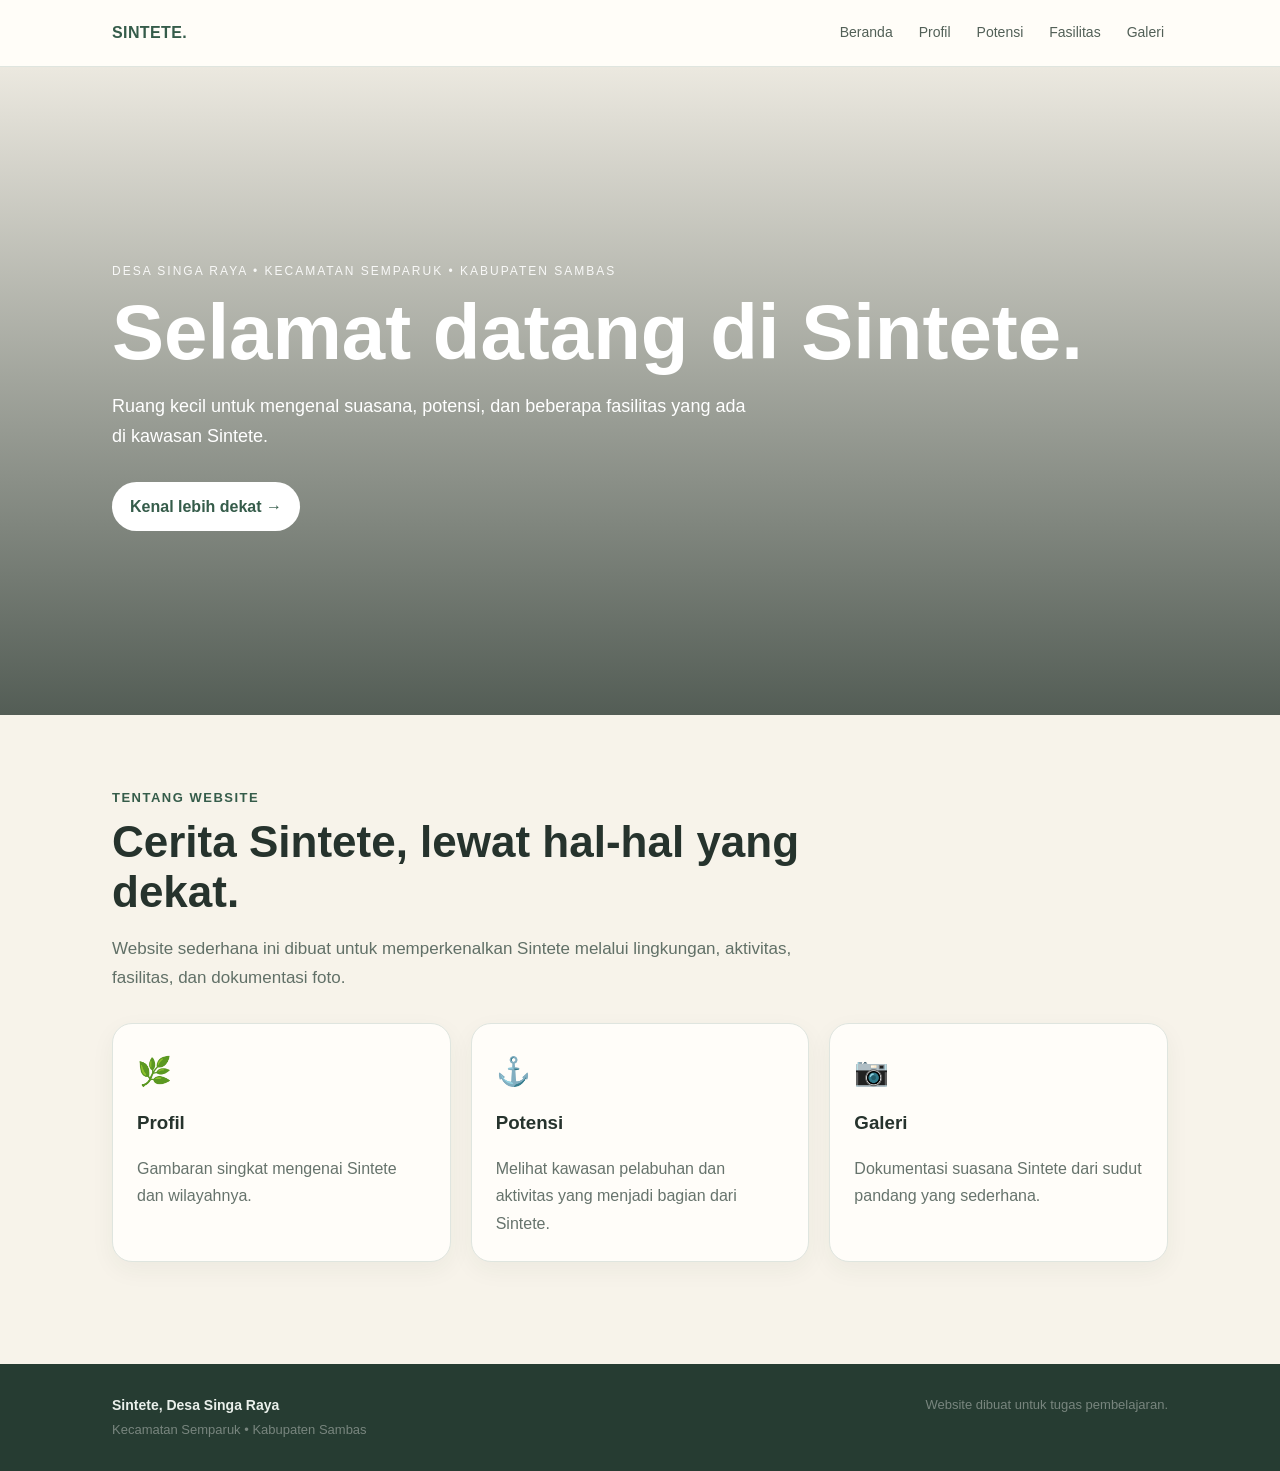
==== index.html @ 12a548ad "Add files via upload" ====
<!doctype html><html lang="id"><head><meta charset="utf-8"><meta name="viewport" content="width=device-width,initial-scale=1"><title>Sintete — Beranda</title><link rel="stylesheet" href="style.css"></head><body><nav class="nav"><div class="nav-inner"><a class="logo" href="index.html">SINTETE.</a><div class="menu"><a href="index.html">Beranda</a><a href="profil.html">Profil</a><a href="potensi.html">Potensi</a><a href="fasilitas.html">Fasilitas</a><a href="galeri.html">Galeri</a></div></div></nav><main><div class="hero"><div class="hero-content"><div class="eyebrow">Desa Singa Raya • Kecamatan Semparuk • Kabupaten Sambas</div><h1>Selamat datang di Sintete.</h1><p>Ruang kecil untuk mengenal suasana, potensi, dan beberapa fasilitas yang ada di kawasan Sintete.</p><a class="btn" href="profil.html">Kenal lebih dekat →</a></div></div>
<section class="section"><div class="container"><div class="section-head"><div class="kicker">Tentang website</div><h2>Cerita Sintete, lewat hal-hal yang dekat.</h2><p class="lead">Website sederhana ini dibuat untuk memperkenalkan Sintete melalui lingkungan, aktivitas, fasilitas, dan dokumentasi foto.</p></div><div class="grid"><article class="card"><div class="icon">🌿</div><h3>Profil</h3><p>Gambaran singkat mengenai Sintete dan wilayahnya.</p></article><article class="card"><div class="icon">⚓</div><h3>Potensi</h3><p>Melihat kawasan pelabuhan dan aktivitas yang menjadi bagian dari Sintete.</p></article><article class="card"><div class="icon">📷</div><h3>Galeri</h3><p>Dokumentasi suasana Sintete dari sudut pandang yang sederhana.</p></article></div></div></section></main><footer><div class="container footer-inner"><div><strong>Sintete, Desa Singa Raya</strong><br><span class="small">Kecamatan Semparuk • Kabupaten Sambas</span></div><div class="small">Website dibuat untuk tugas pembelajaran.</div></div></footer></body></html>
---- style.css ----
:root{
  --green:#355c4a;
  --green-soft:#e8efe9;
  --cream:#f7f3ea;
  --brown:#6e5a46;
  --text:#26332d;
  --white:#fffdf9;
  --line:#dfe5df;
}
*{box-sizing:border-box}
html{scroll-behavior:smooth}
body{
  margin:0;
  font-family:Arial, Helvetica, sans-serif;
  color:var(--text);
  background:var(--cream);
  line-height:1.7;
}
a{color:inherit;text-decoration:none}
.nav{
  position:sticky;top:0;z-index:10;
  background:rgba(255,253,249,.95);
  border-bottom:1px solid var(--line);
  backdrop-filter:blur(8px);
}
.nav-inner{
  max-width:1100px;margin:auto;padding:14px 22px;
  display:flex;align-items:center;justify-content:space-between;gap:20px;
}
.logo{font-weight:800;color:var(--green);letter-spacing:.4px}
.menu{display:flex;gap:18px;flex-wrap:wrap;font-size:14px}
.menu a{padding:7px 4px;color:#526057}
.menu a:hover,.menu a.active{color:var(--green);font-weight:700}
.container{max-width:1100px;margin:auto;padding:0 22px}
.hero{
  min-height:72vh;display:flex;align-items:end;
  background:
    linear-gradient(180deg,rgba(20,35,28,.05),rgba(20,35,28,.72)),
    url("images/jalan-sintete.jpg") center/cover;
}
.hero-content{max-width:1100px;width:100%;margin:auto;padding:80px 22px 70px;color:white}
.eyebrow{text-transform:uppercase;letter-spacing:2px;font-size:12px;opacity:.9}
h1{font-size:clamp(42px,8vw,78px);line-height:1.02;margin:12px 0 18px}
.hero p{max-width:650px;font-size:18px}
.btn{
  display:inline-block;background:white;color:var(--green);
  padding:11px 18px;border-radius:999px;font-weight:700;margin-top:12px
}
.section{padding:72px 0}
.section-head{max-width:700px;margin-bottom:30px}
.kicker{color:var(--green);font-weight:800;font-size:13px;text-transform:uppercase;letter-spacing:1.5px}
h2{font-size:clamp(30px,5vw,44px);line-height:1.15;margin:8px 0 12px}
h3{margin:0 0 8px}
.lead{color:#617067;font-size:17px}
.grid{display:grid;grid-template-columns:repeat(3,1fr);gap:20px}
.card{
  background:var(--white);border:1px solid var(--line);
  border-radius:20px;padding:24px;box-shadow:0 8px 25px rgba(35,50,42,.05)
}
.card p{color:#66736c;margin-bottom:0}
.icon{font-size:28px;margin-bottom:12px}
.image{
  width:100%;aspect-ratio:16/10;object-fit:cover;
  border-radius:18px;display:block;background:#dfe8e0
}
.page-hero{padding:90px 0 55px;background:var(--green-soft)}
.page-hero h1{color:var(--green);font-size:clamp(38px,6vw,62px)}
.page-hero p{max-width:700px;color:#5d6c64}
.two{display:grid;grid-template-columns:1fr 1fr;gap:35px;align-items:center}
.list{padding-left:20px}
.list li{margin:8px 0}
.gallery{display:grid;grid-template-columns:repeat(3,1fr);gap:14px}
.gallery figure{margin:0}
.gallery img{width:100%;aspect-ratio:1/1;object-fit:cover;border-radius:18px;background:#dfe8e0}
.gallery figcaption{font-size:13px;color:#647169;padding:7px 3px}
.note{
  padding:16px 18px;background:#fff9e9;border-left:4px solid #b38b42;
  border-radius:10px;color:#685a40
}
footer{margin-top:30px;background:#263c32;color:#eaf0eb;padding:30px 0}
.footer-inner{display:flex;justify-content:space-between;gap:20px;flex-wrap:wrap;font-size:14px}
.small{font-size:13px;color:#78857e}
@media(max-width:760px){
  .nav-inner{align-items:flex-start;flex-direction:column;gap:7px}
  .menu{gap:9px}
  .hero{min-height:66vh}
  .grid,.two,.gallery{grid-template-columns:1fr}
  .section{padding:52px 0}
}
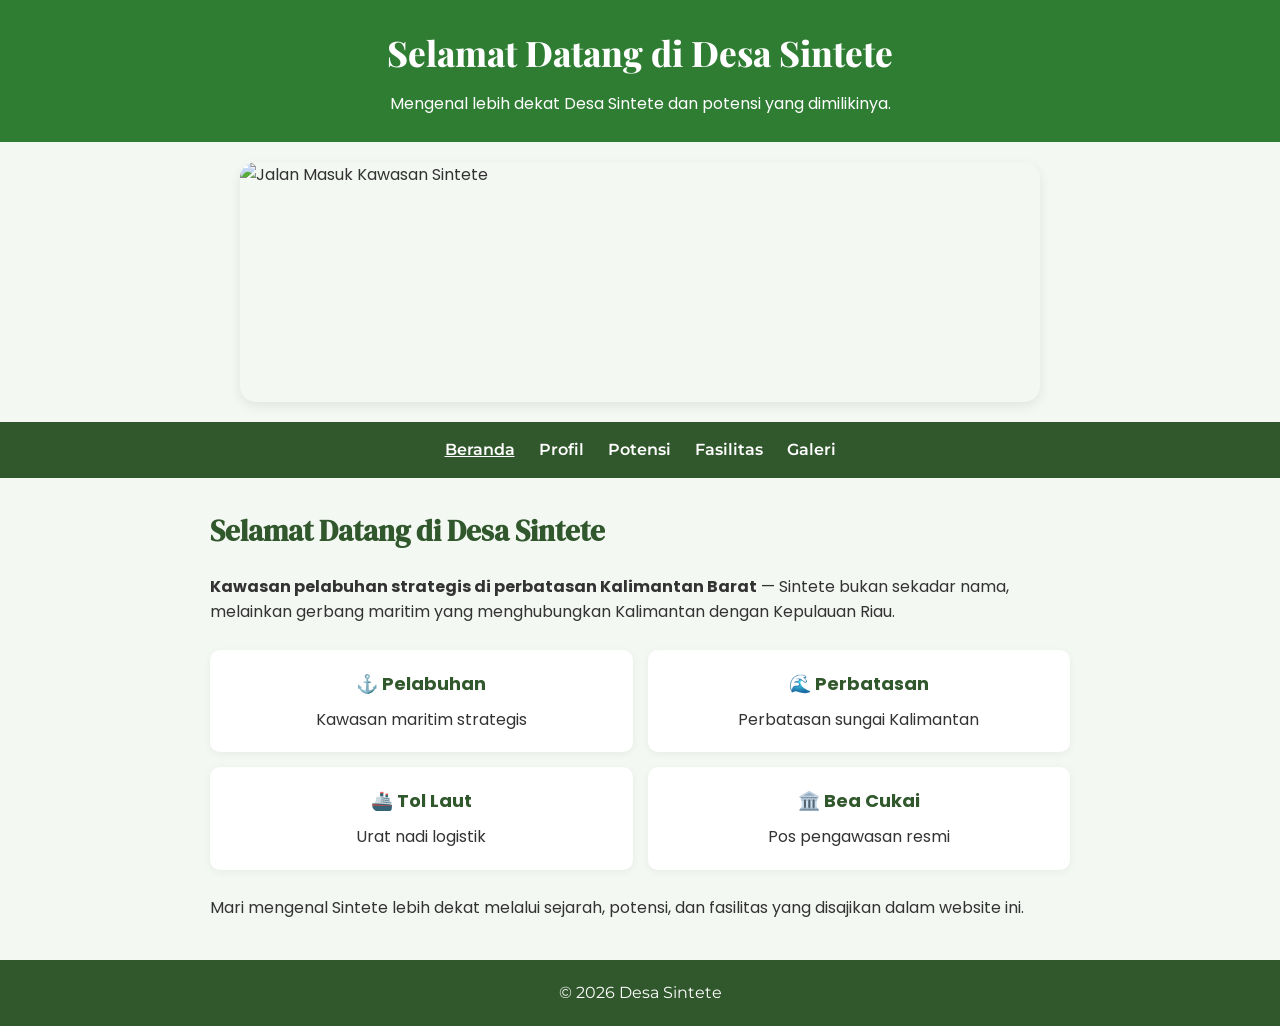
==== commit 97b25820: "Add files via upload" ====
--- a/index.html
+++ b/index.html
@@ -1,2 +1,125 @@
-<!doctype html><html lang="id"><head><meta charset="utf-8"><meta name="viewport" content="width=device-width,initial-scale=1"><title>Sintete — Beranda</title><link rel="stylesheet" href="style.css"></head><body><nav class="nav"><div class="nav-inner"><a class="logo" href="index.html">SINTETE.</a><div class="menu"><a href="index.html">Beranda</a><a href="profil.html">Profil</a><a href="potensi.html">Potensi</a><a href="fasilitas.html">Fasilitas</a><a href="galeri.html">Galeri</a></div></div></nav><main><div class="hero"><div class="hero-content"><div class="eyebrow">Desa Singa Raya • Kecamatan Semparuk • Kabupaten Sambas</div><h1>Selamat datang di Sintete.</h1><p>Ruang kecil untuk mengenal suasana, potensi, dan beberapa fasilitas yang ada di kawasan Sintete.</p><a class="btn" href="profil.html">Kenal lebih dekat →</a></div></div>
-<section class="section"><div class="container"><div class="section-head"><div class="kicker">Tentang website</div><h2>Cerita Sintete, lewat hal-hal yang dekat.</h2><p class="lead">Website sederhana ini dibuat untuk memperkenalkan Sintete melalui lingkungan, aktivitas, fasilitas, dan dokumentasi foto.</p></div><div class="grid"><article class="card"><div class="icon">🌿</div><h3>Profil</h3><p>Gambaran singkat mengenai Sintete dan wilayahnya.</p></article><article class="card"><div class="icon">⚓</div><h3>Potensi</h3><p>Melihat kawasan pelabuhan dan aktivitas yang menjadi bagian dari Sintete.</p></article><article class="card"><div class="icon">📷</div><h3>Galeri</h3><p>Dokumentasi suasana Sintete dari sudut pandang yang sederhana.</p></article></div></div></section></main><footer><div class="container footer-inner"><div><strong>Sintete, Desa Singa Raya</strong><br><span class="small">Kecamatan Semparuk • Kabupaten Sambas</span></div><div class="small">Website dibuat untuk tugas pembelajaran.</div></div></footer></body></html>+<!DOCTYPE html>
+<html lang="id">
+<head>
+    <meta charset="UTF-8">
+    <meta name="viewport" content="width=device-width, initial-scale=1.0">
+
+    <title>Desa Sintete</title>
+
+    <!-- GOOGLE FONTS -->
+    <link rel="preconnect" href="https://fonts.googleapis.com">
+    <link rel="preconnect" href="https://fonts.gstatic.com" crossorigin>
+
+    <link href="https://fonts.googleapis.com/css2?family=DM+Serif+Display:ital@0;1&family=Montserrat:wght@500;600;700;800&family=Playfair+Display:wght@600;700;800&family=Poppins:wght@400;500;600;700;800&display=swap" rel="stylesheet">
+
+    <!-- CSS WEBSITE -->
+    <link rel="stylesheet" href="style.css">
+</head>
+
+<body>
+
+    <!-- ===== HEADER ===== -->
+
+    <header>
+        <h1>Selamat Datang di Desa Sintete</h1>
+        <p>Mengenal lebih dekat Desa Sintete dan potensi yang dimilikinya.</p>
+    </header>
+
+    <!-- ===== FOTO BERANDA ===== -->
+
+    <img 
+        src="images/jalan_masuk_sintete.JPG" 
+        alt="Jalan Masuk Kawasan Sintete"
+        style="width:90%; max-width:800px; height:240px; object-fit:cover; border-radius:16px; margin:20px auto; display:block; box-shadow:0 4px 12px rgba(0,0,0,0.08);"
+    >
+
+    <!-- ===== NAVIGASI ===== -->
+
+    <nav>
+        <a href="index.html" class="active">Beranda</a>
+        <a href="profil.html">Profil</a>
+        <a href="potensi.html">Potensi</a>
+        <a href="fasilitas.html">Fasilitas</a>
+        <a href="galeri.html">Galeri</a>
+    </nav>
+
+    <!-- ===== ISI UTAMA ===== -->
+
+    <main>
+
+        <h2>Selamat Datang di Desa Sintete</h2>
+
+        <p>
+            <strong>Kawasan pelabuhan strategis di perbatasan Kalimantan Barat</strong>
+            — Sintete bukan sekadar nama, melainkan gerbang maritim yang menghubungkan
+            Kalimantan dengan Kepulauan Riau.
+        </p>
+
+        <!-- ===== KOTAK INFORMASI ===== -->
+
+        <div style="display: grid; grid-template-columns: 1fr 1fr; gap: 15px; margin: 25px 0;">
+
+            <!-- PELABUHAN -->
+            <a href="profil.html#foto-pelabuhan" style="text-decoration: none; background: white; padding: 20px; border-radius: 10px; text-align: center; box-shadow: 0 2px 8px rgba(0,0,0,0.05); color: inherit; display: block;">
+
+                <h3 style="color: #31572c; font-size: 18px; margin-bottom: 8px;">
+                    ⚓ Pelabuhan
+                </h3>
+
+                <p>Kawasan maritim strategis</p>
+
+            </a>
+
+
+            <!-- PERBATASAN -->
+            <a href="profil.html#foto-perbatasan" style="text-decoration: none; background: white; padding: 20px; border-radius: 10px; text-align: center; box-shadow: 0 2px 8px rgba(0,0,0,0.05); color: inherit; display: block;">
+
+                <h3 style="color: #31572c; font-size: 18px; margin-bottom: 8px;">
+                    🌊 Perbatasan
+                </h3>
+
+                <p>Perbatasan sungai Kalimantan</p>
+
+            </a>
+
+
+            <!-- TOL LAUT -->
+            <a href="potensi.html#foto-tol-laut" style="text-decoration: none; background: white; padding: 20px; border-radius: 10px; text-align: center; box-shadow: 0 2px 8px rgba(0,0,0,0.05); color: inherit; display: block;">
+
+                <h3 style="color: #31572c; font-size: 18px; margin-bottom: 8px;">
+                    🚢 Tol Laut
+                </h3>
+
+                <p>Urat nadi logistik</p>
+
+            </a>
+
+
+            <!-- BEA CUKAI -->
+            <a href="profil.html#foto-bea-cukai" style="text-decoration: none; background: white; padding: 20px; border-radius: 10px; text-align: center; box-shadow: 0 2px 8px rgba(0,0,0,0.05); color: inherit; display: block;">
+
+                <h3 style="color: #31572c; font-size: 18px; margin-bottom: 8px;">
+                    🏛️ Bea Cukai
+                </h3>
+
+                <p>Pos pengawasan resmi</p>
+
+            </a>
+
+        </div>
+
+        <p>
+            Mari mengenal Sintete lebih dekat melalui sejarah, potensi, dan fasilitas
+            yang disajikan dalam website ini.
+        </p>
+
+    </main>
+
+    <!-- ===== FOOTER ===== -->
+
+    <footer>
+        <p>&copy; 2026 Desa Sintete</p>
+    </footer>
+
+</body>
+</html>
--- a/style.css
+++ b/style.css
@@ -1,90 +1,217 @@
-
-:root{
-  --green:#355c4a;
-  --green-soft:#e8efe9;
-  --cream:#f7f3ea;
-  --brown:#6e5a46;
-  --text:#26332d;
-  --white:#fffdf9;
-  --line:#dfe5df;
-}
-*{box-sizing:border-box}
-html{scroll-behavior:smooth}
-body{
-  margin:0;
-  font-family:Arial, Helvetica, sans-serif;
-  color:var(--text);
-  background:var(--cream);
-  line-height:1.7;
-}
-a{color:inherit;text-decoration:none}
-.nav{
-  position:sticky;top:0;z-index:10;
-  background:rgba(255,253,249,.95);
-  border-bottom:1px solid var(--line);
-  backdrop-filter:blur(8px);
-}
-.nav-inner{
-  max-width:1100px;margin:auto;padding:14px 22px;
-  display:flex;align-items:center;justify-content:space-between;gap:20px;
-}
-.logo{font-weight:800;color:var(--green);letter-spacing:.4px}
-.menu{display:flex;gap:18px;flex-wrap:wrap;font-size:14px}
-.menu a{padding:7px 4px;color:#526057}
-.menu a:hover,.menu a.active{color:var(--green);font-weight:700}
-.container{max-width:1100px;margin:auto;padding:0 22px}
-.hero{
-  min-height:72vh;display:flex;align-items:end;
-  background:
-    linear-gradient(180deg,rgba(20,35,28,.05),rgba(20,35,28,.72)),
-    url("images/jalan-sintete.jpg") center/cover;
-}
-.hero-content{max-width:1100px;width:100%;margin:auto;padding:80px 22px 70px;color:white}
-.eyebrow{text-transform:uppercase;letter-spacing:2px;font-size:12px;opacity:.9}
-h1{font-size:clamp(42px,8vw,78px);line-height:1.02;margin:12px 0 18px}
-.hero p{max-width:650px;font-size:18px}
-.btn{
-  display:inline-block;background:white;color:var(--green);
-  padding:11px 18px;border-radius:999px;font-weight:700;margin-top:12px
-}
-.section{padding:72px 0}
-.section-head{max-width:700px;margin-bottom:30px}
-.kicker{color:var(--green);font-weight:800;font-size:13px;text-transform:uppercase;letter-spacing:1.5px}
-h2{font-size:clamp(30px,5vw,44px);line-height:1.15;margin:8px 0 12px}
-h3{margin:0 0 8px}
-.lead{color:#617067;font-size:17px}
-.grid{display:grid;grid-template-columns:repeat(3,1fr);gap:20px}
-.card{
-  background:var(--white);border:1px solid var(--line);
-  border-radius:20px;padding:24px;box-shadow:0 8px 25px rgba(35,50,42,.05)
-}
-.card p{color:#66736c;margin-bottom:0}
-.icon{font-size:28px;margin-bottom:12px}
-.image{
-  width:100%;aspect-ratio:16/10;object-fit:cover;
-  border-radius:18px;display:block;background:#dfe8e0
-}
-.page-hero{padding:90px 0 55px;background:var(--green-soft)}
-.page-hero h1{color:var(--green);font-size:clamp(38px,6vw,62px)}
-.page-hero p{max-width:700px;color:#5d6c64}
-.two{display:grid;grid-template-columns:1fr 1fr;gap:35px;align-items:center}
-.list{padding-left:20px}
-.list li{margin:8px 0}
-.gallery{display:grid;grid-template-columns:repeat(3,1fr);gap:14px}
-.gallery figure{margin:0}
-.gallery img{width:100%;aspect-ratio:1/1;object-fit:cover;border-radius:18px;background:#dfe8e0}
-.gallery figcaption{font-size:13px;color:#647169;padding:7px 3px}
-.note{
-  padding:16px 18px;background:#fff9e9;border-left:4px solid #b38b42;
-  border-radius:10px;color:#685a40
-}
-footer{margin-top:30px;background:#263c32;color:#eaf0eb;padding:30px 0}
-.footer-inner{display:flex;justify-content:space-between;gap:20px;flex-wrap:wrap;font-size:14px}
-.small{font-size:13px;color:#78857e}
-@media(max-width:760px){
-  .nav-inner{align-items:flex-start;flex-direction:column;gap:7px}
-  .menu{gap:9px}
-  .hero{min-height:66vh}
-  .grid,.two,.gallery{grid-template-columns:1fr}
-  .section{padding:52px 0}
-}
+* {
+    margin: 0;
+    padding: 0;
+    box-sizing: border-box;
+}
+
+body {
+    font-family: "Poppins", sans-serif;
+    background-color: #f4f8f3;
+    color: #333;
+    line-height: 1.6;
+}
+
+/* ===== HEADER ===== */
+
+header {
+    background-color: #2e7d32;
+    color: white;
+    padding: 25px 20px;
+    text-align: center;
+}
+
+header h1 {
+    font-family: "Playfair Display", serif;
+    font-size: 2.2rem;
+    font-weight: 800;
+    margin-bottom: 10px;
+}
+
+header p {
+    font-family: "Poppins", sans-serif;
+}
+
+/* ===== NAVIGASI ===== */
+
+nav {
+    background-color: #31572c;
+    text-align: center;
+    padding: 15px;
+}
+
+nav a {
+    font-family: "Montserrat", sans-serif;
+    color: white;
+    text-decoration: none;
+    margin: 0 10px;
+    font-weight: 600;
+}
+
+nav a:hover,
+nav a.active {
+    text-decoration: underline;
+}
+
+/* ===== ISI UTAMA ===== */
+
+main {
+    max-width: 900px;
+    margin: 30px auto;
+    padding: 0 20px;
+}
+
+main h2 {
+    font-family: "DM Serif Display", serif;
+    color: #31572c;
+    font-size: 1.8rem;
+    margin-bottom: 20px;
+}
+
+main p {
+    font-family: "Poppins", sans-serif;
+}
+
+/* ===== SECTION ===== */
+
+section {
+    background-color: white;
+    padding: 20px;
+    margin-bottom: 20px;
+    border-radius: 10px;
+    box-shadow: 0 2px 8px rgba(0, 0, 0, 0.08);
+}
+
+section h3 {
+    font-family: "Playfair Display", serif;
+    color: #4f7942;
+    font-size: 1.25rem;
+    margin-bottom: 8px;
+}
+
+section p {
+    font-size: 0.95rem;
+}
+
+/* ===== KOTAK DATA ===== */
+
+.data-grid {
+    display: grid;
+    grid-template-columns: 1fr 1fr;
+    gap: 15px;
+    margin-top: 20px;
+}
+
+.data-box {
+    background: linear-gradient(135deg, #e8f5e9, #c8e6c9);
+    padding: 20px;
+    border-radius: 10px;
+    text-align: center;
+    box-shadow: 0 2px 6px rgba(0, 0, 0, 0.06);
+}
+
+.data-box .angka {
+    font-family: "Montserrat", sans-serif;
+    font-size: 1.8rem;
+    font-weight: 800;
+    color: #2e7d32;
+    margin-bottom: 5px;
+}
+
+.data-box .label {
+    font-family: "Poppins", sans-serif;
+    font-size: 0.9rem;
+    color: #555;
+}
+
+.keterangan-kecil {
+    font-family: "Poppins", sans-serif;
+    font-size: 0.85rem;
+    color: #757575;
+    font-style: italic;
+    margin-top: 12px;
+}
+
+/* ===== FOTO SEJARAH ===== */
+
+.foto-sejarah {
+    display: flex;
+    flex-direction: column;
+    gap: 15px;
+    margin-top: 15px;
+}
+
+.foto-sejarah img {
+    width: 100%;
+    height: 220px;
+    object-fit: cover;
+    border-radius: 10px;
+}
+
+/* ===== FOTO GALERI ===== */
+
+main img {
+    max-width: 100%;
+}
+
+/* ===== FOOTER ===== */
+
+footer {
+    background-color: #31572c;
+    color: white;
+    text-align: center;
+    padding: 20px;
+    margin-top: 40px;
+}
+
+footer p {
+    font-family: "Montserrat", sans-serif;
+}
+
+/* ===== TAMPILAN HP ===== */
+
+@media (max-width: 600px) {
+
+    nav {
+        display: flex;
+        justify-content: center;
+        align-items: center;
+        gap: 15px;
+        padding: 15px 8px;
+        overflow-x: auto;
+    }
+
+    nav a {
+        margin: 0;
+        font-size: 14px;
+        white-space: nowrap;
+    }
+
+    header {
+        padding: 30px 15px;
+    }
+
+    header h1 {
+        font-size: 1.8rem;
+    }
+
+    header p {
+        font-size: 0.95rem;
+    }
+
+    main {
+        padding: 0 15px;
+    }
+
+    main h2 {
+        font-size: 1.6rem;
+    }
+
+    section {
+        padding: 18px;
+    }
+
+    .data-grid {
+        grid-template-columns: 1fr 1fr;
+        gap: 12px;
+    }
+}
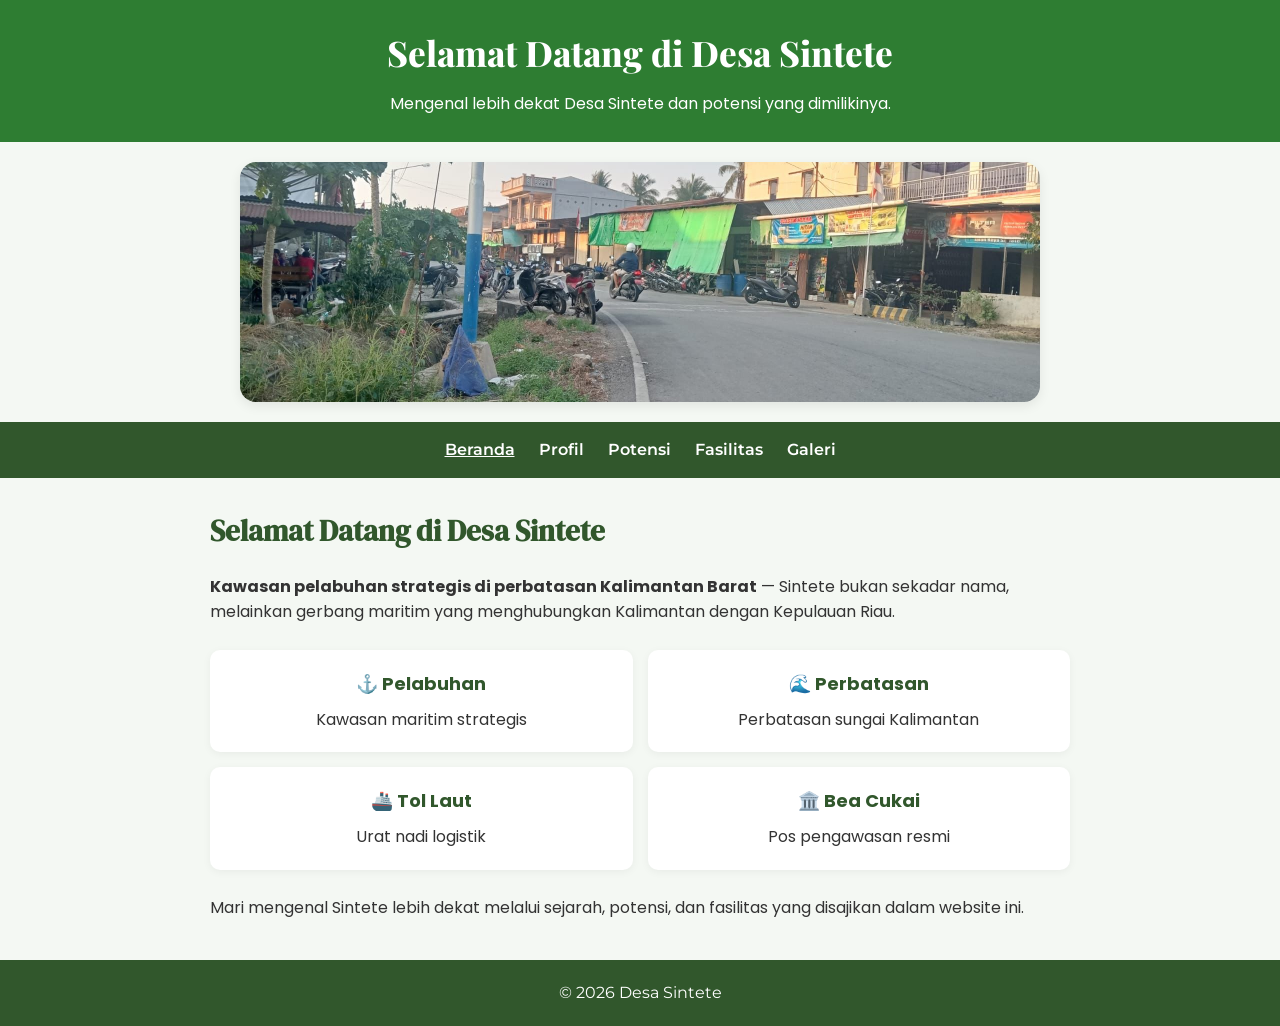
==== commit 00436a9c: "Add files via upload" ====
--- a/index.html
+++ b/index.html
@@ -28,7 +28,7 @@
     <!-- ===== FOTO BERANDA ===== -->
 
     <img 
-        src="images/jalan_masuk_sintete.JPG" 
+        src="images/jalan_masuk_sintete.jpg" 
         alt="Jalan Masuk Kawasan Sintete"
         style="width:90%; max-width:800px; height:240px; object-fit:cover; border-radius:16px; margin:20px auto; display:block; box-shadow:0 4px 12px rgba(0,0,0,0.08);"
     >
